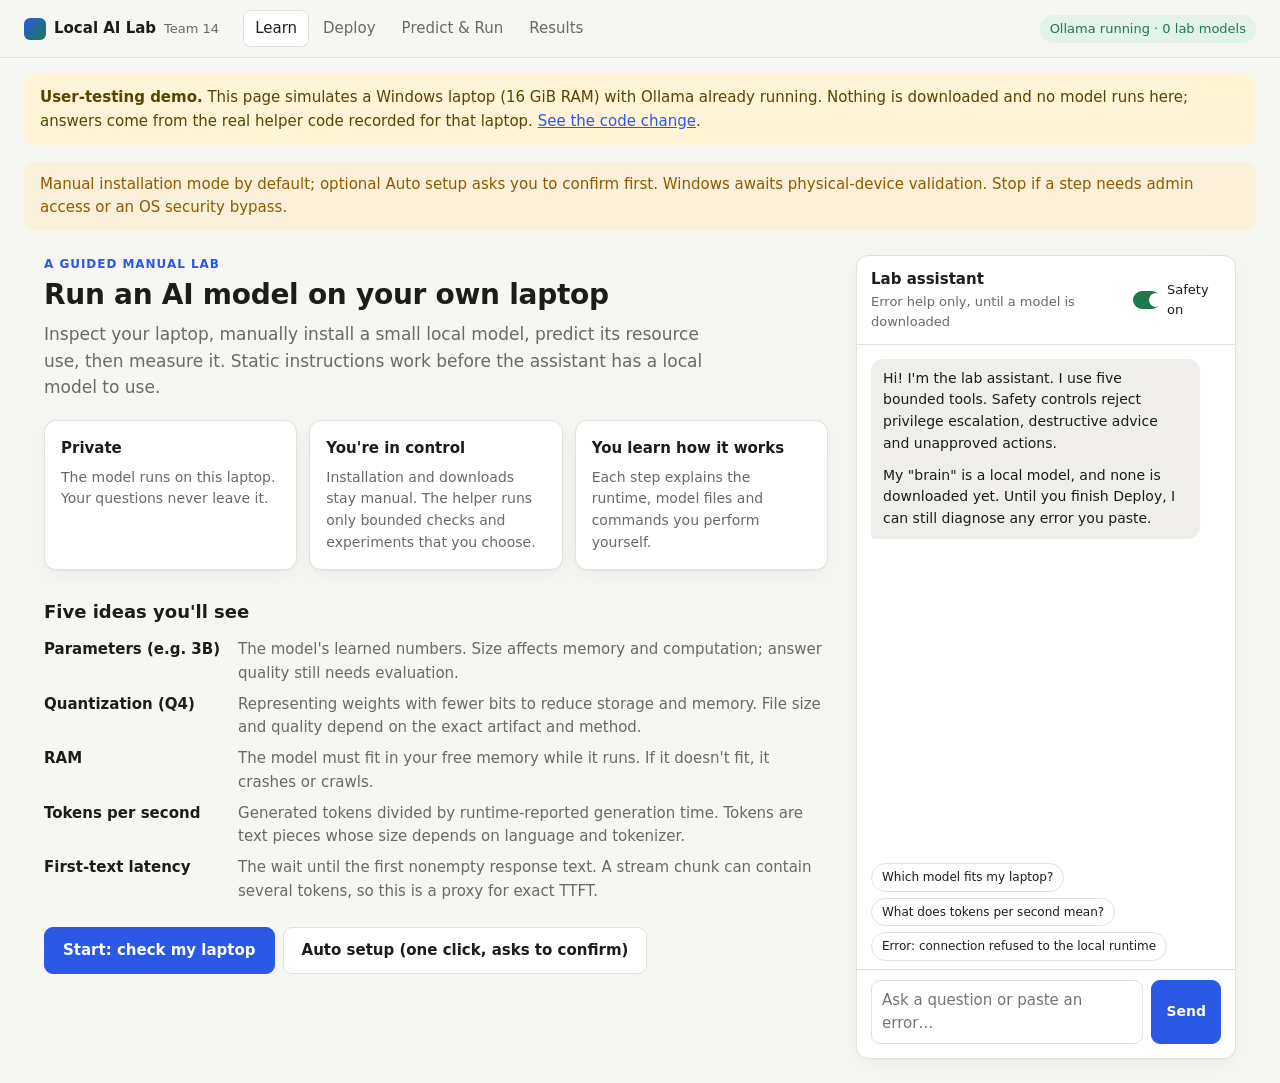
==== index.html @ e58aeb12 "User-testing demo of the Auto setup button (simulated laptop) The helper page (index.html, app.js, s" ====
<!doctype html>
<html lang="en">
<head>
<meta charset="utf-8">
<meta name="viewport" content="width=device-width, initial-scale=1">
<title>Local AI Lab</title>
<link rel="stylesheet" href="style.css">
</head>
<body>
<header class="top">
  <div class="brand"><span class="logo" aria-hidden="true"></span>Local AI Lab<span class="sub">Team 14</span></div>
  <nav class="tabs" aria-label="Sections">
    <button data-goto="learn" class="active">Learn</button>
    <button data-goto="deploy">Deploy</button>
    <button data-goto="predict">Predict &amp; Run</button>
    <button data-goto="results">Results</button>
  </nav>
  <div id="pill" class="pill">Connecting…</div>
</header>

<div id="no-token" class="banner" hidden>
  This page needs the Lab Helper. Double-click <strong>Start Lab Helper</strong> in the lab folder; it opens the lab for you.
</div>
<div id="connection-lost" class="banner" hidden role="alert">
  <strong>Cannot reach this Lab Helper.</strong> If its terminal says <strong>Stopped.</strong>, start it again from the <code>agent/</code> folder and open the <strong>new private link</strong> printed in that terminal. An old helper tab cannot reconnect with its previous session token. Your downloaded models and saved benchmark results remain on this laptop.
</div>

<div class="banner" style="background:#fff4d6;color:#5a4300;border-color:#e8c66a"><strong>User-testing demo.</strong> This page simulates a Windows laptop (16 GiB RAM) with Ollama already running. Nothing is downloaded and no model runs here; answers come from the real helper code recorded for that laptop. <a href="https://github.com/Samuel8M/local-llm-telemetry-dashboard/commit/768052f96065c05c8517b374279c78d8f24db335" target="_blank" rel="noopener">See the code change</a>.</div>
<div class="banner">Manual installation mode by default; optional Auto setup asks you to confirm first. Windows awaits physical-device validation. Stop if a step needs admin access or an OS security bypass.</div>
<main class="layout">
  <section class="content">

    <div id="view-learn" class="view">
      <p class="eyebrow">A guided manual lab</p>
      <h1>Run an AI model on your own laptop</h1>
      <p class="lead">Inspect your laptop, manually install a small local model, predict its resource use, then measure it. Static instructions work before the assistant has a local model to use.</p>
      <div class="cards3">
        <div class="card"><h3>Private</h3><p>The model runs on this laptop. Your questions never leave it.</p></div>
        <div class="card"><h3>You're in control</h3><p>Installation and downloads stay manual. The helper runs only bounded checks and experiments that you choose.</p></div>
        <div class="card"><h3>You learn how it works</h3><p>Each step explains the runtime, model files and commands you perform yourself.</p></div>
      </div>
      <h2>Five ideas you'll see</h2>
      <dl class="terms">
        <dt>Parameters (e.g. 3B)</dt><dd>The model's learned numbers. Size affects memory and computation; answer quality still needs evaluation.</dd>
        <dt>Quantization (Q4)</dt><dd>Representing weights with fewer bits to reduce storage and memory. File size and quality depend on the exact artifact and method.</dd>
        <dt>RAM</dt><dd>The model must fit in your free memory while it runs. If it doesn't fit, it crashes or crawls.</dd>
        <dt>Tokens per second</dt><dd>Generated tokens divided by runtime-reported generation time. Tokens are text pieces whose size depends on language and tokenizer.</dd>
        <dt>First-text latency</dt><dd>The wait until the first nonempty response text. A stream chunk can contain several tokens, so this is a proxy for exact TTFT.</dd>
      </dl>
      <div class="actions"><button class="btn primary big" data-goto="deploy">Start: check my laptop</button>
        <button class="btn big" data-auto>Auto setup (one click, asks to confirm)</button></div>
      <div id="auto-card" class="card auto" hidden>
        <header class="auto-head"><h2>Auto setup</h2><span class="badge ask">Less transparent than manual</span></header>
        <p class="small muted">Auto picks the best approved model for this laptop, asks your local Ollama to download it, verifies it, and opens a chat. It never installs programs, runs shell commands, asks for admin rights or deletes files. Install and open Ollama yourself first.</p>
        <label class="field"><span class="lbl">Goal</span><select id="auto-goal"></select></label>
        <div id="auto-body"></div>
      </div>
    </div>

    <div id="view-deploy" class="view" hidden>
      <h1>Deploy a model</h1>
      <p class="note">Want it done for you? <button class="btn small" data-auto>Use Auto setup</button> It shows the plan and waits for your confirmation.</p>
      <ol class="stages">
        <li class="stage" id="stage-laptop"><h2><span class="n">1</span>Your laptop</h2><div id="laptop-body"></div></li>
        <li class="stage locked" id="stage-goal"><h2><span class="n">2</span>What do you want to use it for?</h2><div id="goals" class="goals"></div></li>
        <li class="stage locked" id="stage-model"><h2><span class="n">3</span>Your model</h2><div id="model-body"><p class="muted">Pick a goal first.</p></div></li>
        <li class="stage locked" id="stage-steps"><h2><span class="n">4</span>Set it up</h2><div id="steps-body"><p class="muted">Pick a model first.</p></div></li>
        <li class="stage locked" id="stage-try"><h2><span class="n">5</span>Try it</h2><div id="try-body"><p class="muted">Finish setup first.</p></div></li>
      </ol>
    </div>

    <div id="view-predict" class="view" hidden>
      <h1>Predict &amp; Run</h1>
      <p class="lead">Guess how fast your model will be and how much memory it uses, then measure it. Comparing your guess with reality is how you build intuition.</p>
      <div id="predict-body"></div>
    </div>

    <div id="view-results" class="view" hidden>
      <h1>Results</h1>
      <p class="lead">Click <strong>Open charts in public website</strong> to see your latest anonymous result in a new browser tab. The result passes directly between tabs and stays in your browser; it is not uploaded to a server. You can still download the JSON as a backup.</p>
      <div id="results-body"></div>
    </div>
  </section>

  <aside class="assistant" aria-label="Lab assistant">
    <header class="a-head">
      <div><strong>Lab assistant</strong><div class="small muted" id="a-model">Starting…</div></div>
      <label class="switch" title="Safety stays on in the live lab; use the isolated evaluation harness for comparisons.">
        <input type="checkbox" id="safety" checked disabled><span class="track"></span><span class="small">Safety on</span>
      </label>
    </header>
    <div id="safety-off" class="note bad small" hidden>Live safety stays on. Comparisons use an isolated text-only evaluation harness.</div>
    <div id="msgs" class="msgs" aria-live="polite"></div>
    <div id="suggest" class="chips"></div>
    <form id="a-form" class="a-form">
      <textarea id="a-input" rows="2" placeholder="Ask a question or paste an error…"></textarea>
      <button class="btn primary" id="a-send">Send</button>
    </form>
  </aside>
</main>
<script src="demo-data.js"></script>
<script src="demo-api.js"></script>
<script src="app.js"></script>
</body>
</html>
---- style.css ----
:root {
  --bg: #f6f6f3; --surface: #ffffff; --surface-2: #efeeea; --text: #1c1c1a; --muted: #6a6964;
  --border: #e2e1dc; --accent: #2b59e6; --accent-ink: #ffffff; --accent-soft: #e7edfd;
  --ok: #1d7a4b; --ok-soft: #e3f3ea; --warn: #8f5a00; --warn-soft: #fbf0d9; --bad: #b42318; --bad-soft: #fdeceb;
  --code: #efeeea; --radius: 12px; --shadow: 0 1px 2px rgba(0,0,0,.04), 0 6px 20px rgba(0,0,0,.04);
  color-scheme: light;
}
@media (prefers-color-scheme: dark) {
  :root:not([data-theme="light"]) {
    --bg: #131312; --surface: #1c1c1a; --surface-2: #262523; --text: #ecebe6; --muted: #a2a19b;
    --border: #33322f; --accent: #7d9cff; --accent-ink: #0c1230; --accent-soft: #1d284a;
    --ok: #5fcf98; --ok-soft: #15301f; --warn: #f0b54d; --warn-soft: #382a0f; --bad: #ff8a80; --bad-soft: #3b1917;
    --code: #262523; --shadow: none; color-scheme: dark;
  }
}
* { box-sizing: border-box; }
body { margin: 0; background: var(--bg); color: var(--text); font: 15px/1.55 ui-sans-serif, -apple-system, "Segoe UI", system-ui, sans-serif; }
h1 { font-size: 28px; line-height: 1.2; margin: 4px 0 10px; letter-spacing: -.01em; }
h2 { font-size: 18px; margin: 28px 0 12px; }
h3 { font-size: 15px; margin: 0; }
p { margin: 0 0 10px; }
code, pre { font: 13px/1.5 ui-monospace, "SF Mono", Menlo, Consolas, monospace; }
a { color: var(--accent); }
.muted { color: var(--muted); }
.small { font-size: 13px; }
.lead { font-size: 17px; color: var(--muted); max-width: 62ch; }
.eyebrow { text-transform: uppercase; letter-spacing: .08em; font-size: 12px; font-weight: 600; color: var(--accent); margin: 0; }

/* header */
.top { position: sticky; top: 0; z-index: 5; display: flex; align-items: center; gap: 16px; padding: 10px 24px;
  background: color-mix(in srgb, var(--bg) 88%, transparent); backdrop-filter: blur(8px); border-bottom: 1px solid var(--border); }
.brand { display: flex; align-items: center; gap: 8px; font-weight: 700; white-space: nowrap; }
.brand .sub { font-weight: 500; color: var(--muted); font-size: 13px; }
.logo { width: 22px; height: 22px; border-radius: 6px; background: linear-gradient(135deg, var(--accent), var(--ok)); }
.tabs { display: flex; gap: 2px; margin-left: 8px; overflow-x: auto; }
.tabs button { border: 0; background: none; color: var(--muted); font: inherit; font-weight: 500; padding: 7px 12px; border-radius: 8px; cursor: pointer; white-space: nowrap; }
.tabs button:hover { color: var(--text); background: var(--surface-2); }
.tabs button.active { color: var(--text); background: var(--surface); box-shadow: inset 0 0 0 1px var(--border); }
.pill { margin-left: auto; font-size: 13px; padding: 4px 10px; border-radius: 99px; background: var(--surface-2); color: var(--muted); white-space: nowrap; }
.pill.ok { background: var(--ok-soft); color: var(--ok); }
.pill.warn { background: var(--warn-soft); color: var(--warn); }
.pill.bad { background: var(--bad-soft); color: var(--bad); }
.banner { margin: 16px 24px 0; padding: 12px 16px; border-radius: var(--radius); background: var(--warn-soft); color: var(--warn); }

/* layout */
.layout { display: grid; grid-template-columns: minmax(0, 1fr) 380px; gap: 28px; max-width: 1240px; margin: 0 auto; padding: 24px; }
.assistant { position: sticky; top: 72px; height: calc(100vh - 96px); display: flex; flex-direction: column;
  background: var(--surface); border: 1px solid var(--border); border-radius: var(--radius); box-shadow: var(--shadow); overflow: hidden; }
@media (max-width: 960px) {
  .layout { grid-template-columns: minmax(0, 1fr); padding: 16px; }
  .assistant { position: static; height: 560px; }
  .top { flex-wrap: wrap; padding: 10px 16px; }
  .tabs { order: 3; width: 100%; margin: 0; }
}

/* generic pieces */
.card { background: var(--surface); border: 1px solid var(--border); border-radius: var(--radius); padding: 16px; box-shadow: var(--shadow); }
.cards3 { display: grid; grid-template-columns: repeat(auto-fit, minmax(190px, 1fr)); gap: 12px; margin: 20px 0 6px; }
.cards3 .card p { color: var(--muted); margin: 6px 0 0; font-size: 14px; }
.terms { display: grid; grid-template-columns: max-content 1fr; gap: 8px 18px; margin: 0 0 24px; }
.terms dt { font-weight: 600; }
.terms dd { margin: 0; color: var(--muted); }
@media (max-width: 600px) { .terms { grid-template-columns: 1fr; } .terms dd { margin-bottom: 8px; } }
.btn { display: inline-flex; align-items: center; justify-content: center; gap: 6px; font: inherit; font-weight: 600; font-size: 14px;
  padding: 8px 14px; border-radius: 9px; border: 1px solid var(--border); background: var(--surface); color: var(--text); cursor: pointer; text-decoration: none; }
.btn:hover { background: var(--surface-2); }
.btn.primary { background: var(--accent); border-color: var(--accent); color: var(--accent-ink); }
.btn.primary:hover { filter: brightness(1.07); }
.btn.big { padding: 11px 18px; font-size: 15px; }
.btn.small { padding: 5px 10px; font-size: 13px; }
.btn:disabled { opacity: .5; cursor: default; }
.actions { display: flex; flex-wrap: wrap; gap: 8px; margin-top: 12px; }
.note { padding: 10px 12px; border-radius: 9px; margin: 10px 0; }
.note.warn { background: var(--warn-soft); color: var(--warn); }
.note.bad { background: var(--bad-soft); color: var(--bad); }
.note.ok { background: var(--ok-soft); color: var(--ok); }
.tool { display: inline-flex; align-items: center; gap: 6px; font-size: 12px; color: var(--muted); background: var(--surface-2);
  border-radius: 99px; padding: 2px 10px; margin: 8px 0 0; }
.tool b { color: var(--text); font-family: ui-monospace, Menlo, monospace; font-weight: 600; }
code.cmd { display: inline-block; background: var(--code); padding: 3px 8px; border-radius: 6px; overflow-wrap: anywhere; }

/* deploy stages */
.stages { list-style: none; padding: 0; margin: 0; }
.stage { padding-bottom: 8px; }
.stage h2 { display: flex; align-items: center; gap: 10px; }
.stage .n { display: inline-grid; place-items: center; width: 26px; height: 26px; border-radius: 50%; background: var(--accent-soft); color: var(--accent); font-size: 14px; }
.stage.locked { opacity: .5; pointer-events: none; }
.facts { display: grid; grid-template-columns: repeat(auto-fit, minmax(150px, 1fr)); gap: 10px; }
.fact { background: var(--surface); border: 1px solid var(--border); border-radius: 10px; padding: 10px 12px; }
.fact .k { font-size: 12px; color: var(--muted); }
.fact .v { font-weight: 600; overflow-wrap: anywhere; }
.fact .s { font-size: 12px; color: var(--muted); }
.goals { display: grid; grid-template-columns: repeat(auto-fit, minmax(170px, 1fr)); gap: 10px; }
.goal { text-align: left; font: inherit; color: var(--text); background: var(--surface); border: 1px solid var(--border); border-radius: var(--radius); padding: 14px; cursor: pointer; }
.goal span { display: block; color: var(--muted); font-size: 13px; margin-top: 2px; }
.goal:hover { border-color: var(--accent); }
.goal.selected { border-color: var(--accent); box-shadow: 0 0 0 2px var(--accent-soft); }
.options { display: grid; gap: 8px; margin: 10px 0; }
.option { display: flex; gap: 12px; align-items: flex-start; background: var(--surface); border: 1px solid var(--border); border-radius: var(--radius); padding: 12px 14px; cursor: pointer; }
.option.selected { border-color: var(--accent); box-shadow: 0 0 0 2px var(--accent-soft); }
.option input { margin-top: 4px; accent-color: var(--accent); }
.tag { font-size: 11px; font-weight: 600; padding: 2px 8px; border-radius: 99px; background: var(--accent-soft); color: var(--accent); margin-left: 6px; }
.tag.ok { background: var(--ok-soft); color: var(--ok); }
details summary { cursor: pointer; color: var(--muted); font-size: 14px; }

/* approval cards */
.step { margin-bottom: 10px; }
.step header { display: flex; align-items: center; gap: 10px; flex-wrap: wrap; }
.step.active { border-color: var(--accent); }
.step dl { margin: 10px 0 0; }
.step dt { font-size: 12px; font-weight: 600; color: var(--muted); text-transform: uppercase; letter-spacing: .04em; margin-top: 8px; }
.step dd { margin: 2px 0 0; }
.step > p { margin-top: 10px; }
.badge { font-size: 12px; font-weight: 600; padding: 2px 9px; border-radius: 99px; background: var(--surface-2); color: var(--muted); }
.badge.ok { background: var(--ok-soft); color: var(--ok); }
.badge.ask { background: var(--accent-soft); color: var(--accent); }
.badge.run { background: var(--warn-soft); color: var(--warn); }
.badge.bad { background: var(--bad-soft); color: var(--bad); }
.progress { height: 8px; border-radius: 99px; background: var(--surface-2); overflow: hidden; margin-top: 12px; }
.progress span { display: block; height: 100%; background: var(--accent); border-radius: 99px; transition: width .4s; }
.progress.indeterminate span { width: 30%; animation: slide 1.2s ease-in-out infinite; }
@keyframes slide { from { transform: translateX(-100%); } to { transform: translateX(340%); } }
pre.log { background: var(--code); border-radius: 8px; padding: 8px 10px; margin: 10px 0 0; white-space: pre-wrap; overflow-wrap: anywhere; max-height: 160px; overflow: auto; }
.diag { border-left: 3px solid var(--accent); padding: 4px 0 4px 12px; margin: 10px 0; }
.diag h4 { margin: 6px 0; }
.diag ol { margin: 4px 0 8px; padding-left: 20px; }

/* try + predict */
.row { display: flex; gap: 8px; align-items: stretch; }
textarea, select, input[type="number"] { font: inherit; color: var(--text); background: var(--surface); border: 1px solid var(--border); border-radius: 9px; padding: 8px 10px; }
textarea { width: 100%; resize: vertical; }
textarea:focus, select:focus { outline: 2px solid var(--accent-soft); border-color: var(--accent); }
.answer { margin-top: 12px; }
.stats { display: flex; flex-wrap: wrap; gap: 6px 14px; font-size: 13px; color: var(--muted); margin-top: 6px; }
.field { display: block; margin: 14px 0; }
.field .lbl { display: flex; justify-content: space-between; gap: 10px; font-weight: 600; }
.field output { font-variant-numeric: tabular-nums; color: var(--accent); }
.field input[type="range"] { width: 100%; accent-color: var(--accent); }
.field .hint { font-size: 13px; color: var(--muted); }
.compare { margin: 14px 0; }
.compare .lbl { display: flex; justify-content: space-between; font-weight: 600; margin-bottom: 6px; }
.bar { display: grid; grid-template-columns: 64px 1fr 92px; align-items: center; gap: 8px; font-size: 13px; margin: 4px 0; }
.bar .track { height: 14px; background: var(--surface-2); border-radius: 4px; overflow: hidden; }
.bar .fill { height: 100%; border-radius: 4px; background: var(--muted); }
.bar.actual .fill { background: var(--accent); }
.bar .num { text-align: right; font-variant-numeric: tabular-nums; }
.kpis { display: grid; grid-template-columns: repeat(auto-fit, minmax(130px, 1fr)); gap: 10px; margin-top: 12px; }

/* results */
.table-wrap { overflow-x: auto; }
table { width: 100%; border-collapse: collapse; font-size: 14px; }
th, td { text-align: left; padding: 9px 10px; border-bottom: 1px solid var(--border); white-space: nowrap; }
th { font-size: 12px; color: var(--muted); font-weight: 600; text-transform: uppercase; letter-spacing: .04em; }
td.num, th.num { text-align: right; font-variant-numeric: tabular-nums; }

/* assistant */
.a-head { display: flex; align-items: center; justify-content: space-between; gap: 10px; padding: 12px 14px; border-bottom: 1px solid var(--border); }
.switch { display: flex; align-items: center; gap: 6px; cursor: pointer; }
.switch input { position: absolute; opacity: 0; }
.switch .track { width: 32px; height: 18px; border-radius: 99px; background: var(--bad); position: relative; transition: background .2s; }
.switch .track::after { content: ""; position: absolute; top: 2px; left: 2px; width: 14px; height: 14px; border-radius: 50%; background: #fff; transition: transform .2s; }
.switch input:checked + .track { background: var(--ok); }
.switch input:checked + .track::after { transform: translateX(14px); }
.switch input:focus-visible + .track { outline: 2px solid var(--accent); outline-offset: 2px; }
.assistant > .note { margin: 10px 14px 0; }
.msgs { flex: 1; overflow-y: auto; padding: 14px; display: flex; flex-direction: column; gap: 10px; }
.msg { max-width: 94%; padding: 9px 12px; border-radius: 12px; overflow-wrap: anywhere; font-size: 14px; }
.msg.user { align-self: flex-end; background: var(--accent); color: var(--accent-ink); border-bottom-right-radius: 4px; }
.msg.bot { align-self: flex-start; background: var(--surface-2); border-bottom-left-radius: 4px; }
.msg.bot p:last-child { margin-bottom: 0; }
.msg.bot ul, .msg.bot ol { margin: 4px 0 8px; padding-left: 20px; }
.msg.bot pre { background: var(--surface); border-radius: 8px; padding: 8px; white-space: pre-wrap; margin: 6px 0; }
.msg.bot code { background: var(--surface); padding: 1px 5px; border-radius: 5px; }
.msg.bot pre code { padding: 0; }
.msg.thinking { color: var(--muted); font-style: italic; }
.msg details.trace { margin: 0 0 6px; }
.msg details.trace summary { font-size: 12px; }
.msg details.trace pre { font-size: 11px; max-height: 140px; overflow: auto; }
.chips { display: flex; flex-wrap: wrap; gap: 6px; padding: 0 14px 8px; }
.chip { font: inherit; font-size: 12px; border: 1px solid var(--border); background: var(--surface); color: var(--text); border-radius: 99px; padding: 4px 10px; cursor: pointer; text-align: left; }
.chip:hover { border-color: var(--accent); }
.a-form { display: flex; gap: 8px; padding: 10px 14px 14px; border-top: 1px solid var(--border); }
.a-form textarea { resize: none; }

/* optional Auto setup */
.auto { margin-top: 18px; border-color: var(--accent); }
.auto-head { display: flex; align-items: center; gap: 10px; justify-content: space-between; }
.auto-head h2 { margin: 0; }
.auto .confirm h3 { margin: 12px 0 8px; }
.auto dl dd ol { margin: 4px 0 0; padding-left: 20px; }
.check { display: flex; gap: 8px; align-items: center; margin: 12px 0 4px; font-weight: 600; }
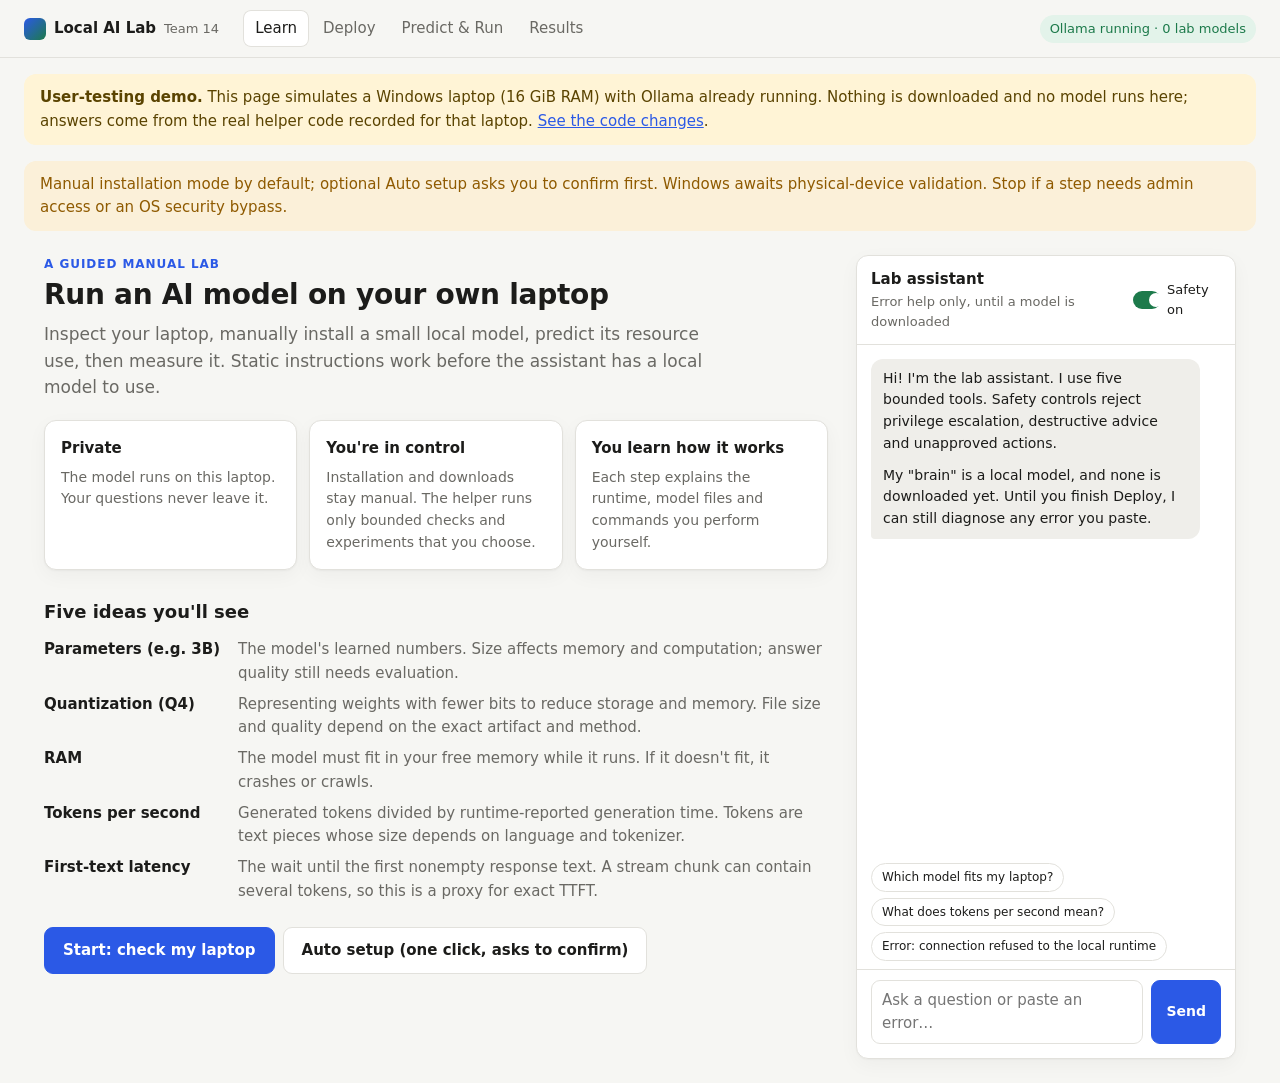
==== commit 733f712e: "Demo: clearer Auto setup finish screen (from 6a0f869) Co-Authored-By: Claude Opus 5.5 <noreply@anthr" ====
--- a/index.html
+++ b/index.html
@@ -25,7 +25,7 @@
   <strong>Cannot reach this Lab Helper.</strong> If its terminal says <strong>Stopped.</strong>, start it again from the <code>agent/</code> folder and open the <strong>new private link</strong> printed in that terminal. An old helper tab cannot reconnect with its previous session token. Your downloaded models and saved benchmark results remain on this laptop.
 </div>
 
-<div class="banner" style="background:#fff4d6;color:#5a4300;border-color:#e8c66a"><strong>User-testing demo.</strong> This page simulates a Windows laptop (16 GiB RAM) with Ollama already running. Nothing is downloaded and no model runs here; answers come from the real helper code recorded for that laptop. <a href="https://github.com/Samuel8M/local-llm-telemetry-dashboard/commit/768052f96065c05c8517b374279c78d8f24db335" target="_blank" rel="noopener">See the code change</a>.</div>
+<div class="banner" style="background:#fff4d6;color:#5a4300;border-color:#e8c66a"><strong>User-testing demo.</strong> This page simulates a Windows laptop (16 GiB RAM) with Ollama already running. Nothing is downloaded and no model runs here; answers come from the real helper code recorded for that laptop. <a href="https://github.com/Samuel8M/local-llm-telemetry-dashboard/compare/main...auto-setup-confirm" target="_blank" rel="noopener">See the code changes</a>.</div>
 <div class="banner">Manual installation mode by default; optional Auto setup asks you to confirm first. Windows awaits physical-device validation. Stop if a step needs admin access or an OS security bypass.</div>
 <main class="layout">
   <section class="content">
--- a/style.css
+++ b/style.css
@@ -189,3 +189,9 @@
 .auto .confirm h3 { margin: 12px 0 8px; }
 .auto dl dd ol { margin: 4px 0 0; padding-left: 20px; }
 .check { display: flex; gap: 8px; align-items: center; margin: 12px 0 4px; font-weight: 600; }
+.auto-done { scroll-margin-top: 80px; }
+.auto-done .done-head { font-size: 1.05em; }
+.auto-done h3 { margin: 18px 0 6px; }
+.ways { display: grid; grid-template-columns: repeat(auto-fit, minmax(200px, 1fr)); gap: 10px; margin: 6px 0 10px; }
+.way { border: 1px solid var(--border); border-radius: 10px; padding: 10px 12px; }
+.way p { margin: 4px 0 6px; }
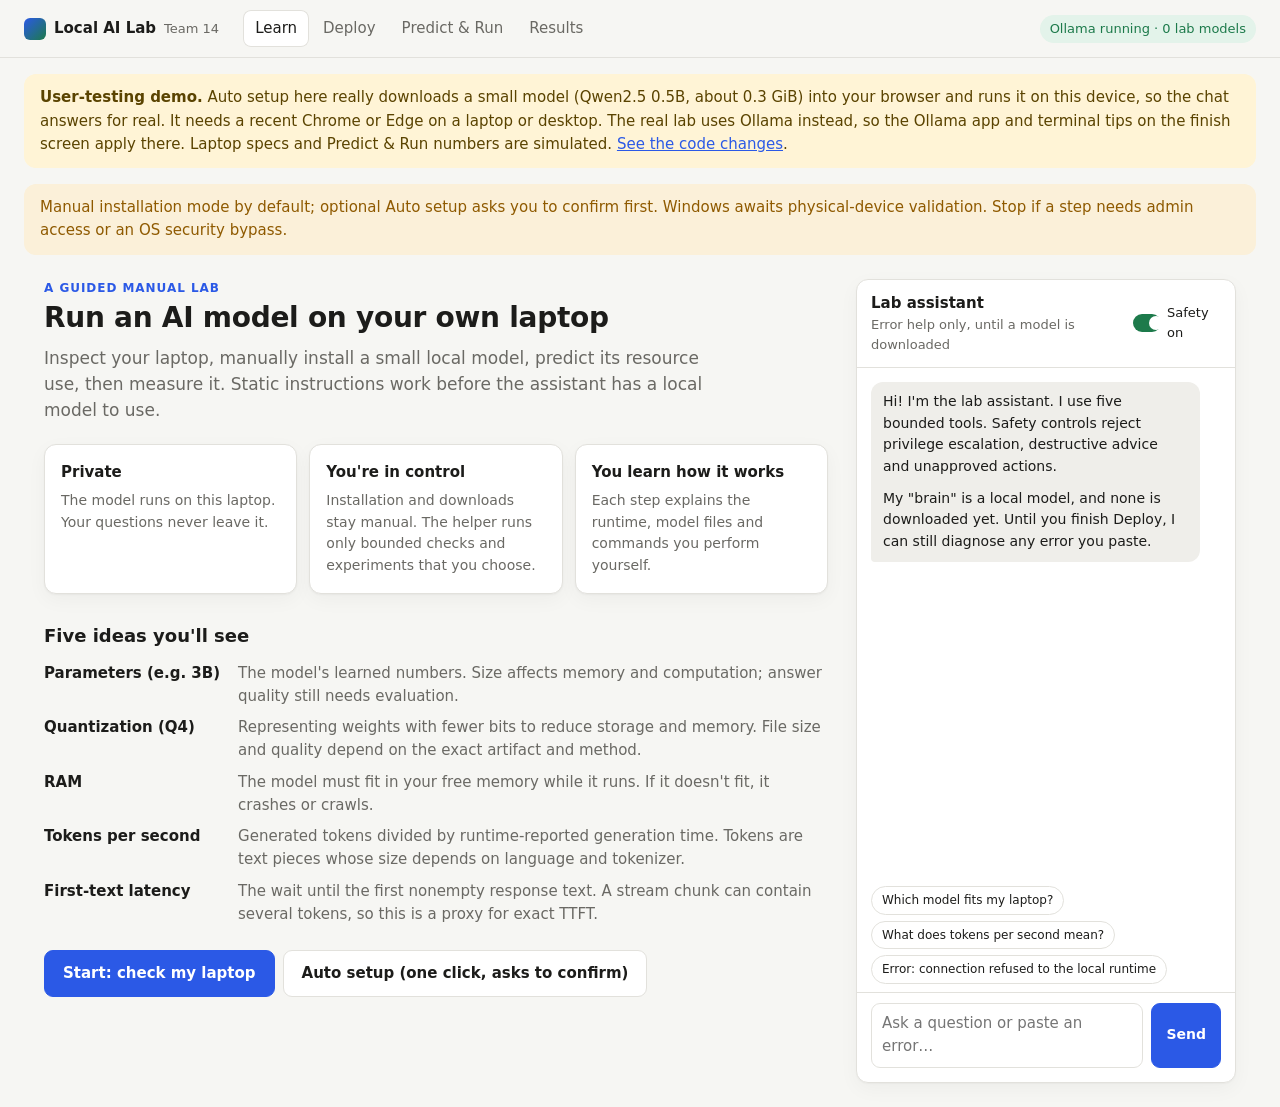
==== commit a0a3365f: "Demo: Auto setup downloads and runs a real model in the browser Auto setup now downloads Qwen2.5-0.5" ====
--- a/index.html
+++ b/index.html
@@ -25,7 +25,7 @@
   <strong>Cannot reach this Lab Helper.</strong> If its terminal says <strong>Stopped.</strong>, start it again from the <code>agent/</code> folder and open the <strong>new private link</strong> printed in that terminal. An old helper tab cannot reconnect with its previous session token. Your downloaded models and saved benchmark results remain on this laptop.
 </div>
 
-<div class="banner" style="background:#fff4d6;color:#5a4300;border-color:#e8c66a"><strong>User-testing demo.</strong> This page simulates a Windows laptop (16 GiB RAM) with Ollama already running. Nothing is downloaded and no model runs here; answers come from the real helper code recorded for that laptop. <a href="https://github.com/Samuel8M/local-llm-telemetry-dashboard/compare/main...auto-setup-confirm" target="_blank" rel="noopener">See the code changes</a>.</div>
+<div class="banner" style="background:#fff4d6;color:#5a4300;border-color:#e8c66a"><strong>User-testing demo.</strong> Auto setup here really downloads a small model (Qwen2.5 0.5B, about 0.3 GiB) into your browser and runs it on this device, so the chat answers for real. It needs a recent Chrome or Edge on a laptop or desktop. The real lab uses Ollama instead, so the Ollama app and terminal tips on the finish screen apply there. Laptop specs and Predict &amp; Run numbers are simulated. <a href="https://github.com/Samuel8M/local-llm-telemetry-dashboard/compare/main...auto-setup-confirm" target="_blank" rel="noopener">See the code changes</a>.</div>
 <div class="banner">Manual installation mode by default; optional Auto setup asks you to confirm first. Windows awaits physical-device validation. Stop if a step needs admin access or an OS security bypass.</div>
 <main class="layout">
   <section class="content">
